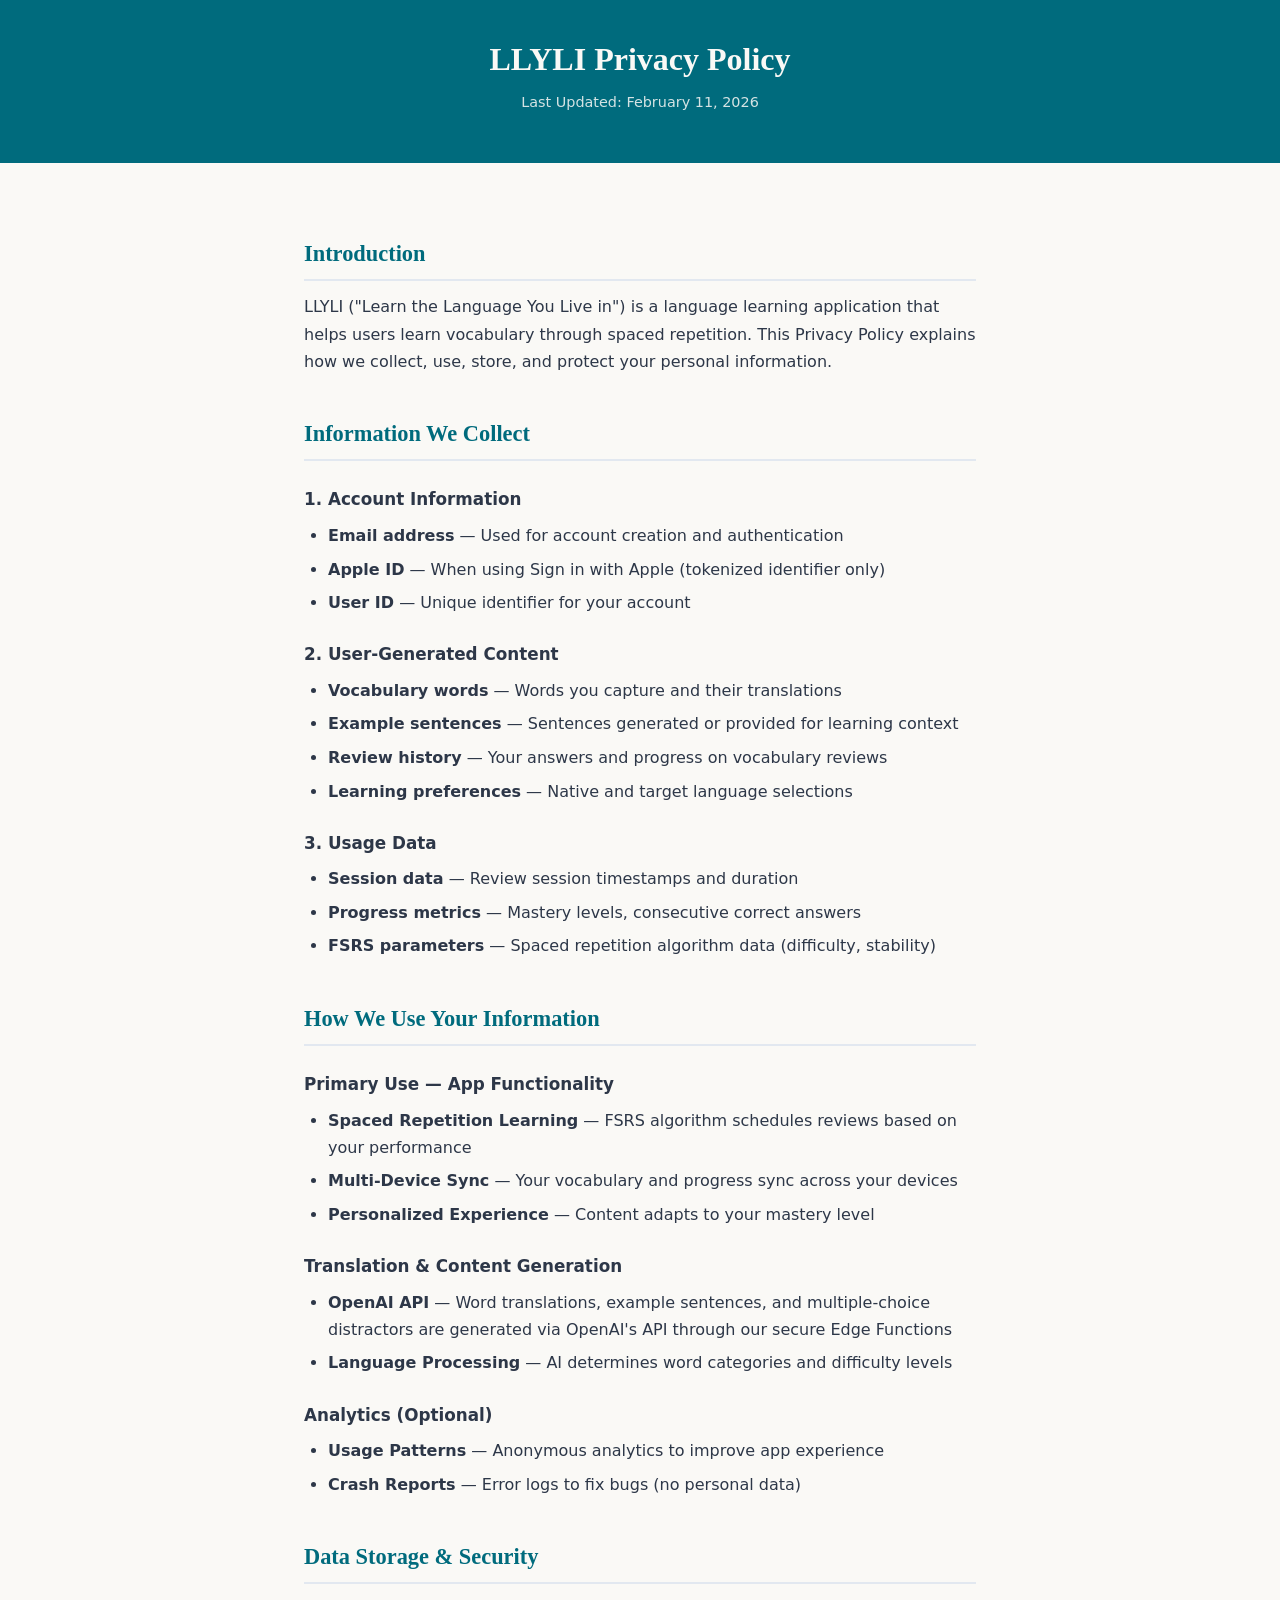
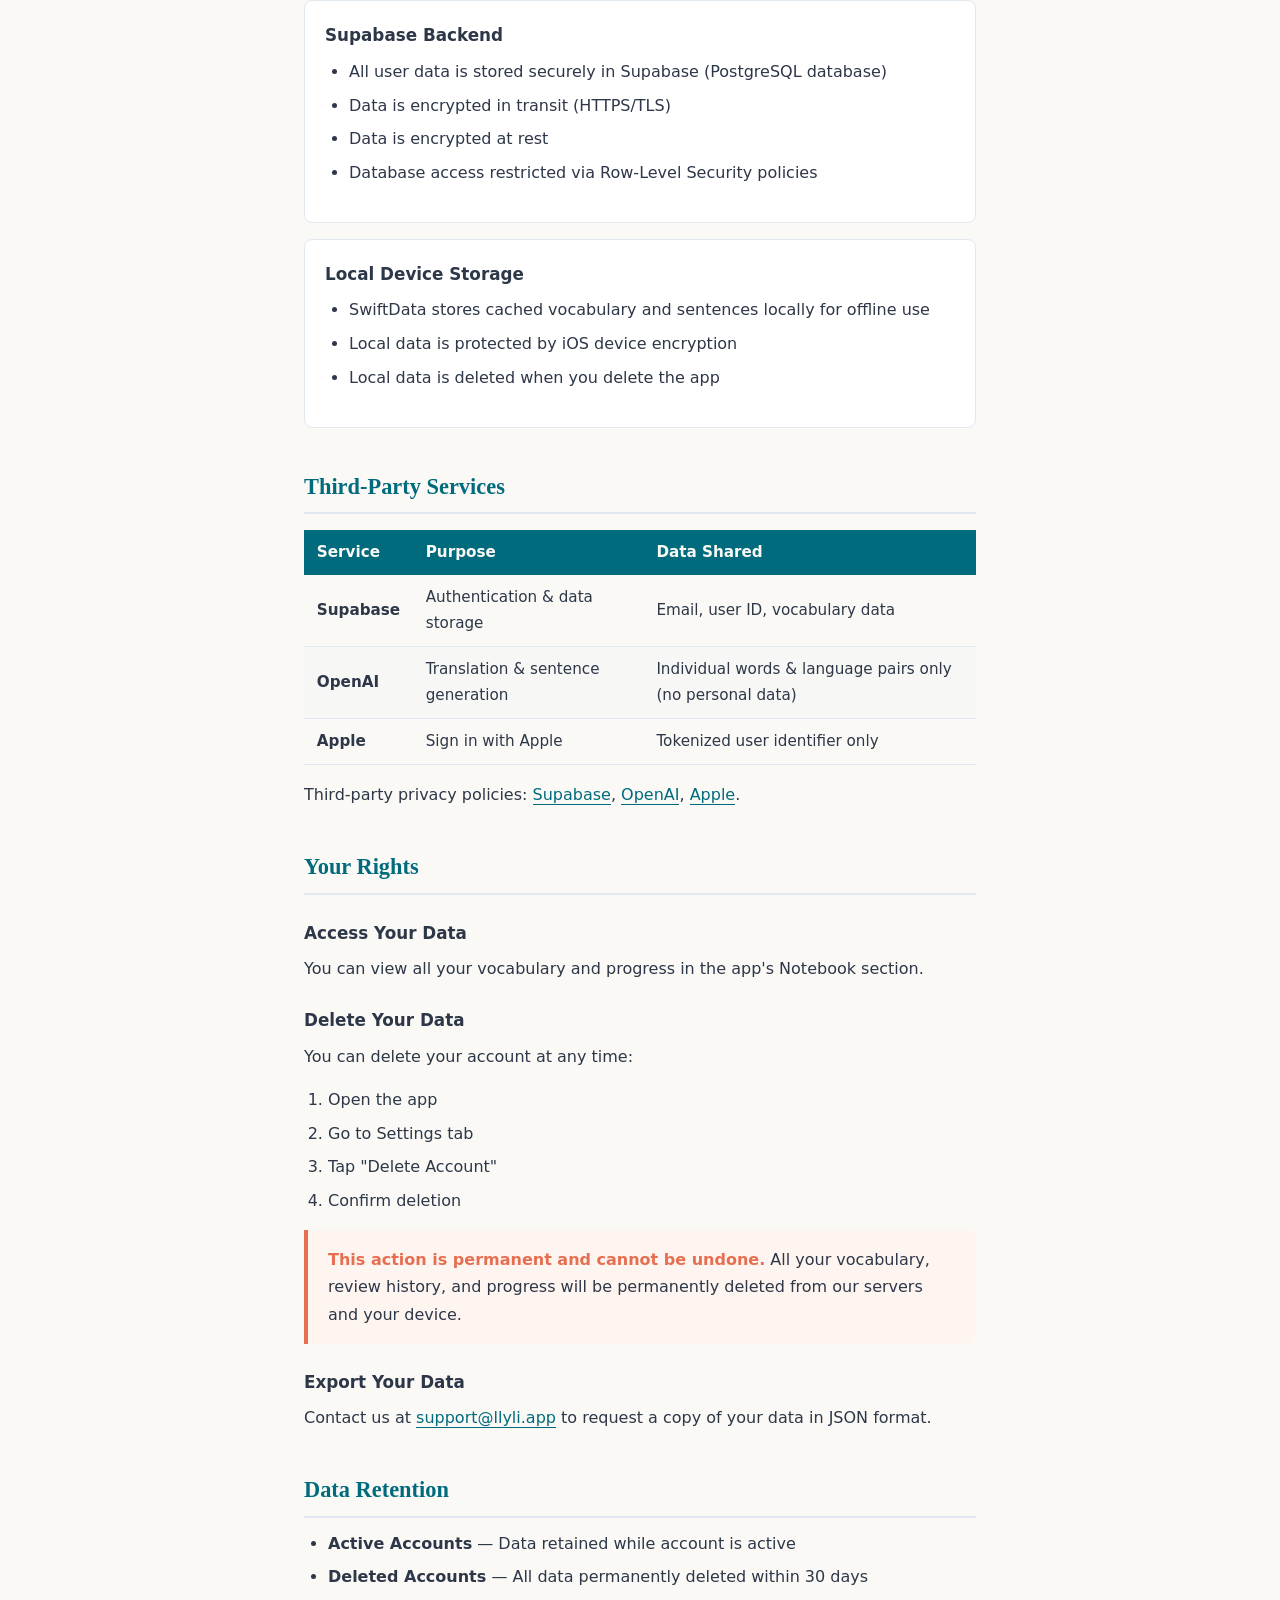
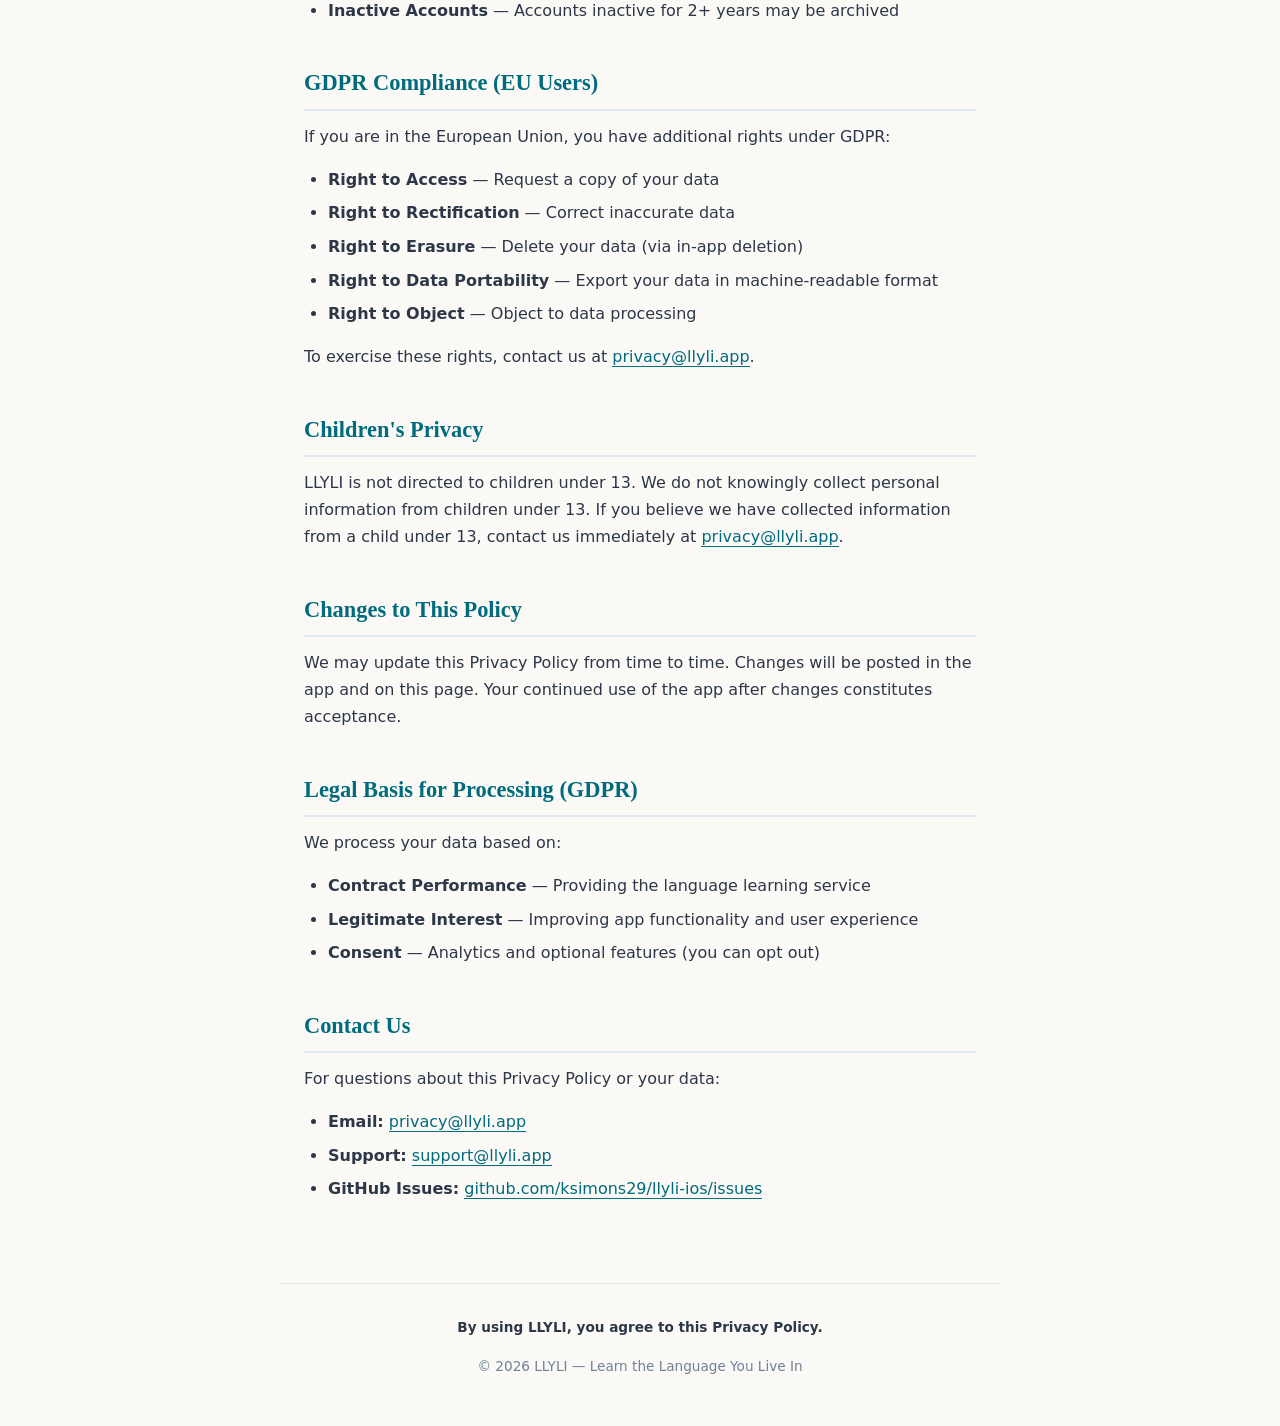
==== index.html @ 20240b25 "Add privacy policy page" ====
<!DOCTYPE html>
<html lang="en">
<head>
    <meta charset="UTF-8">
    <meta name="viewport" content="width=device-width, initial-scale=1.0">
    <title>LLYLI Privacy Policy</title>
    <style>
        * {
            margin: 0;
            padding: 0;
            box-sizing: border-box;
        }

        body {
            font-family: -apple-system, BlinkMacSystemFont, 'Segoe UI', system-ui, sans-serif;
            background-color: #FAF9F6;
            color: #2D3748;
            line-height: 1.7;
            padding: 0;
        }

        header {
            background-color: #006B7D;
            color: #FAF9F6;
            padding: 2rem 1.5rem;
            text-align: center;
        }

        header h1 {
            font-family: Georgia, 'Times New Roman', serif;
            font-size: 2rem;
            font-weight: 700;
            margin-bottom: 0.25rem;
        }

        header p {
            font-size: 0.9rem;
            opacity: 0.85;
        }

        main {
            max-width: 720px;
            margin: 0 auto;
            padding: 2rem 1.5rem 4rem;
        }

        h2 {
            font-family: Georgia, 'Times New Roman', serif;
            color: #006B7D;
            font-size: 1.4rem;
            margin-top: 2.5rem;
            margin-bottom: 0.75rem;
            padding-bottom: 0.4rem;
            border-bottom: 2px solid #E2E8F0;
        }

        h3 {
            color: #2D3748;
            font-size: 1.05rem;
            margin-top: 1.5rem;
            margin-bottom: 0.5rem;
        }

        p {
            margin-bottom: 1rem;
        }

        ul, ol {
            margin-bottom: 1rem;
            padding-left: 1.5rem;
        }

        li {
            margin-bottom: 0.4rem;
        }

        strong {
            color: #2D3748;
        }

        a {
            color: #006B7D;
            text-decoration: none;
            border-bottom: 1px solid #006B7D;
        }

        a:hover {
            color: #E76F51;
            border-bottom-color: #E76F51;
        }

        .card {
            background: #FFFFFF;
            border: 1px solid #E2E8F0;
            border-radius: 8px;
            padding: 1.25rem;
            margin: 1rem 0;
        }

        .card h3 {
            margin-top: 0;
        }

        .warning {
            background: #FFF5F0;
            border-left: 4px solid #E76F51;
            padding: 1rem 1.25rem;
            margin: 1rem 0;
            border-radius: 0 8px 8px 0;
        }

        .warning strong {
            color: #E76F51;
        }

        table {
            width: 100%;
            border-collapse: collapse;
            margin: 1rem 0;
            font-size: 0.95rem;
        }

        th {
            background: #006B7D;
            color: #FAF9F6;
            text-align: left;
            padding: 0.6rem 0.8rem;
        }

        td {
            padding: 0.6rem 0.8rem;
            border-bottom: 1px solid #E2E8F0;
        }

        tr:nth-child(even) {
            background: #F7F7F5;
        }

        footer {
            text-align: center;
            padding: 2rem 1.5rem;
            font-size: 0.85rem;
            color: #718096;
            border-top: 1px solid #E2E8F0;
            max-width: 720px;
            margin: 0 auto;
        }

        @media (max-width: 600px) {
            header h1 { font-size: 1.5rem; }
            main { padding: 1.25rem 1rem 3rem; }
            h2 { font-size: 1.2rem; }
        }
    </style>
</head>
<body>
    <header>
        <h1>LLYLI Privacy Policy</h1>
        <p>Last Updated: February 11, 2026</p>
    </header>

    <main>
        <h2>Introduction</h2>
        <p>LLYLI ("Learn the Language You Live in") is a language learning application that helps users learn vocabulary through spaced repetition. This Privacy Policy explains how we collect, use, store, and protect your personal information.</p>

        <h2>Information We Collect</h2>

        <h3>1. Account Information</h3>
        <ul>
            <li><strong>Email address</strong> &mdash; Used for account creation and authentication</li>
            <li><strong>Apple ID</strong> &mdash; When using Sign in with Apple (tokenized identifier only)</li>
            <li><strong>User ID</strong> &mdash; Unique identifier for your account</li>
        </ul>

        <h3>2. User-Generated Content</h3>
        <ul>
            <li><strong>Vocabulary words</strong> &mdash; Words you capture and their translations</li>
            <li><strong>Example sentences</strong> &mdash; Sentences generated or provided for learning context</li>
            <li><strong>Review history</strong> &mdash; Your answers and progress on vocabulary reviews</li>
            <li><strong>Learning preferences</strong> &mdash; Native and target language selections</li>
        </ul>

        <h3>3. Usage Data</h3>
        <ul>
            <li><strong>Session data</strong> &mdash; Review session timestamps and duration</li>
            <li><strong>Progress metrics</strong> &mdash; Mastery levels, consecutive correct answers</li>
            <li><strong>FSRS parameters</strong> &mdash; Spaced repetition algorithm data (difficulty, stability)</li>
        </ul>

        <h2>How We Use Your Information</h2>

        <h3>Primary Use &mdash; App Functionality</h3>
        <ul>
            <li><strong>Spaced Repetition Learning</strong> &mdash; FSRS algorithm schedules reviews based on your performance</li>
            <li><strong>Multi-Device Sync</strong> &mdash; Your vocabulary and progress sync across your devices</li>
            <li><strong>Personalized Experience</strong> &mdash; Content adapts to your mastery level</li>
        </ul>

        <h3>Translation &amp; Content Generation</h3>
        <ul>
            <li><strong>OpenAI API</strong> &mdash; Word translations, example sentences, and multiple-choice distractors are generated via OpenAI's API through our secure Edge Functions</li>
            <li><strong>Language Processing</strong> &mdash; AI determines word categories and difficulty levels</li>
        </ul>

        <h3>Analytics (Optional)</h3>
        <ul>
            <li><strong>Usage Patterns</strong> &mdash; Anonymous analytics to improve app experience</li>
            <li><strong>Crash Reports</strong> &mdash; Error logs to fix bugs (no personal data)</li>
        </ul>

        <h2>Data Storage &amp; Security</h2>

        <div class="card">
            <h3>Supabase Backend</h3>
            <ul>
                <li>All user data is stored securely in Supabase (PostgreSQL database)</li>
                <li>Data is encrypted in transit (HTTPS/TLS)</li>
                <li>Data is encrypted at rest</li>
                <li>Database access restricted via Row-Level Security policies</li>
            </ul>
        </div>

        <div class="card">
            <h3>Local Device Storage</h3>
            <ul>
                <li>SwiftData stores cached vocabulary and sentences locally for offline use</li>
                <li>Local data is protected by iOS device encryption</li>
                <li>Local data is deleted when you delete the app</li>
            </ul>
        </div>

        <h2>Third-Party Services</h2>

        <table>
            <thead>
                <tr>
                    <th>Service</th>
                    <th>Purpose</th>
                    <th>Data Shared</th>
                </tr>
            </thead>
            <tbody>
                <tr>
                    <td><strong>Supabase</strong></td>
                    <td>Authentication &amp; data storage</td>
                    <td>Email, user ID, vocabulary data</td>
                </tr>
                <tr>
                    <td><strong>OpenAI</strong></td>
                    <td>Translation &amp; sentence generation</td>
                    <td>Individual words &amp; language pairs only (no personal data)</td>
                </tr>
                <tr>
                    <td><strong>Apple</strong></td>
                    <td>Sign in with Apple</td>
                    <td>Tokenized user identifier only</td>
                </tr>
            </tbody>
        </table>

        <p>Third-party privacy policies:
            <a href="https://supabase.com/privacy">Supabase</a>,
            <a href="https://openai.com/policies/privacy-policy">OpenAI</a>,
            <a href="https://www.apple.com/legal/privacy/">Apple</a>.
        </p>

        <h2>Your Rights</h2>

        <h3>Access Your Data</h3>
        <p>You can view all your vocabulary and progress in the app's Notebook section.</p>

        <h3>Delete Your Data</h3>
        <p>You can delete your account at any time:</p>
        <ol>
            <li>Open the app</li>
            <li>Go to Settings tab</li>
            <li>Tap "Delete Account"</li>
            <li>Confirm deletion</li>
        </ol>

        <div class="warning">
            <strong>This action is permanent and cannot be undone.</strong> All your vocabulary, review history, and progress will be permanently deleted from our servers and your device.
        </div>

        <h3>Export Your Data</h3>
        <p>Contact us at <a href="mailto:support@llyli.app">support@llyli.app</a> to request a copy of your data in JSON format.</p>

        <h2>Data Retention</h2>
        <ul>
            <li><strong>Active Accounts</strong> &mdash; Data retained while account is active</li>
            <li><strong>Deleted Accounts</strong> &mdash; All data permanently deleted within 30 days</li>
            <li><strong>Inactive Accounts</strong> &mdash; Accounts inactive for 2+ years may be archived</li>
        </ul>

        <h2>GDPR Compliance (EU Users)</h2>
        <p>If you are in the European Union, you have additional rights under GDPR:</p>
        <ul>
            <li><strong>Right to Access</strong> &mdash; Request a copy of your data</li>
            <li><strong>Right to Rectification</strong> &mdash; Correct inaccurate data</li>
            <li><strong>Right to Erasure</strong> &mdash; Delete your data (via in-app deletion)</li>
            <li><strong>Right to Data Portability</strong> &mdash; Export your data in machine-readable format</li>
            <li><strong>Right to Object</strong> &mdash; Object to data processing</li>
        </ul>
        <p>To exercise these rights, contact us at <a href="mailto:privacy@llyli.app">privacy@llyli.app</a>.</p>

        <h2>Children's Privacy</h2>
        <p>LLYLI is not directed to children under 13. We do not knowingly collect personal information from children under 13. If you believe we have collected information from a child under 13, contact us immediately at <a href="mailto:privacy@llyli.app">privacy@llyli.app</a>.</p>

        <h2>Changes to This Policy</h2>
        <p>We may update this Privacy Policy from time to time. Changes will be posted in the app and on this page. Your continued use of the app after changes constitutes acceptance.</p>

        <h2>Legal Basis for Processing (GDPR)</h2>
        <p>We process your data based on:</p>
        <ul>
            <li><strong>Contract Performance</strong> &mdash; Providing the language learning service</li>
            <li><strong>Legitimate Interest</strong> &mdash; Improving app functionality and user experience</li>
            <li><strong>Consent</strong> &mdash; Analytics and optional features (you can opt out)</li>
        </ul>

        <h2>Contact Us</h2>
        <p>For questions about this Privacy Policy or your data:</p>
        <ul>
            <li><strong>Email:</strong> <a href="mailto:privacy@llyli.app">privacy@llyli.app</a></li>
            <li><strong>Support:</strong> <a href="mailto:support@llyli.app">support@llyli.app</a></li>
            <li><strong>GitHub Issues:</strong> <a href="https://github.com/ksimons29/llyli-ios/issues">github.com/ksimons29/llyli-ios/issues</a></li>
        </ul>
    </main>

    <footer>
        <p><strong>By using LLYLI, you agree to this Privacy Policy.</strong></p>
        <p style="margin-top: 0.5rem;">&copy; 2026 LLYLI &mdash; Learn the Language You Live In</p>
    </footer>
</body>
</html>
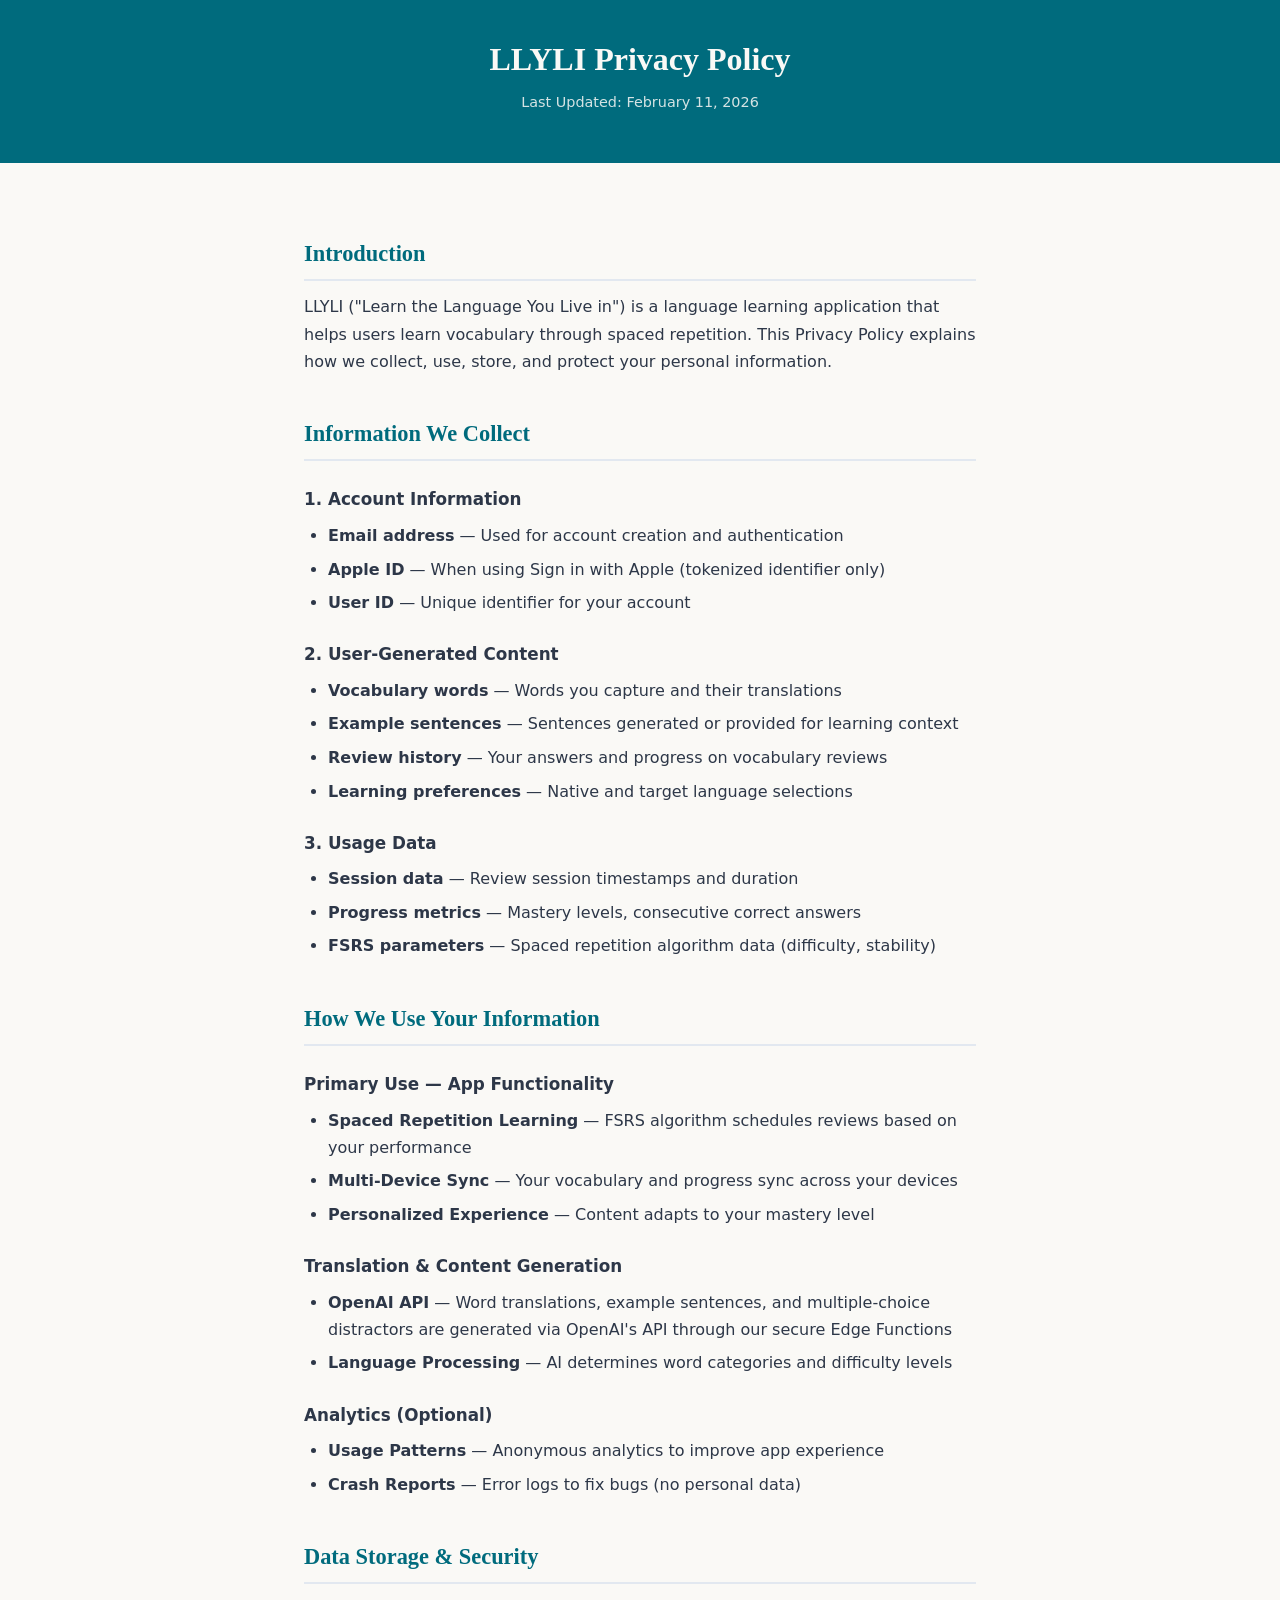
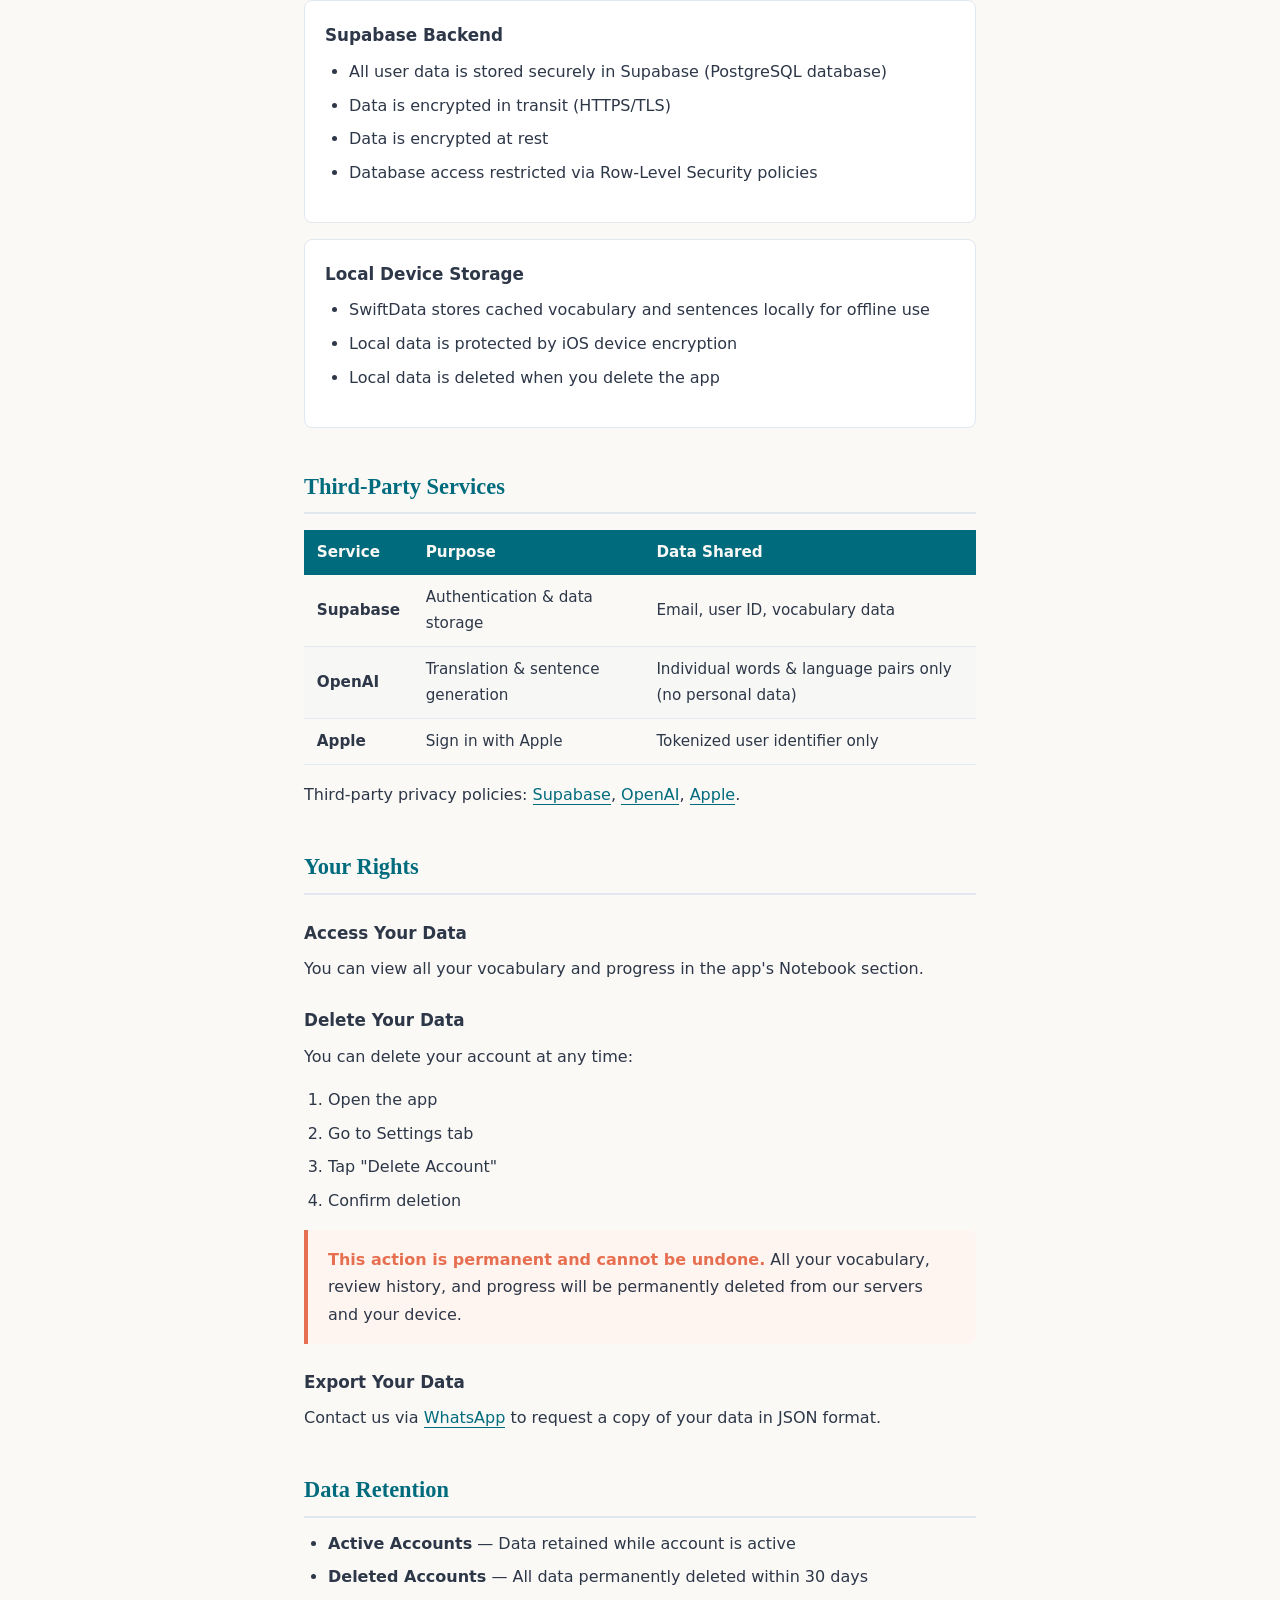
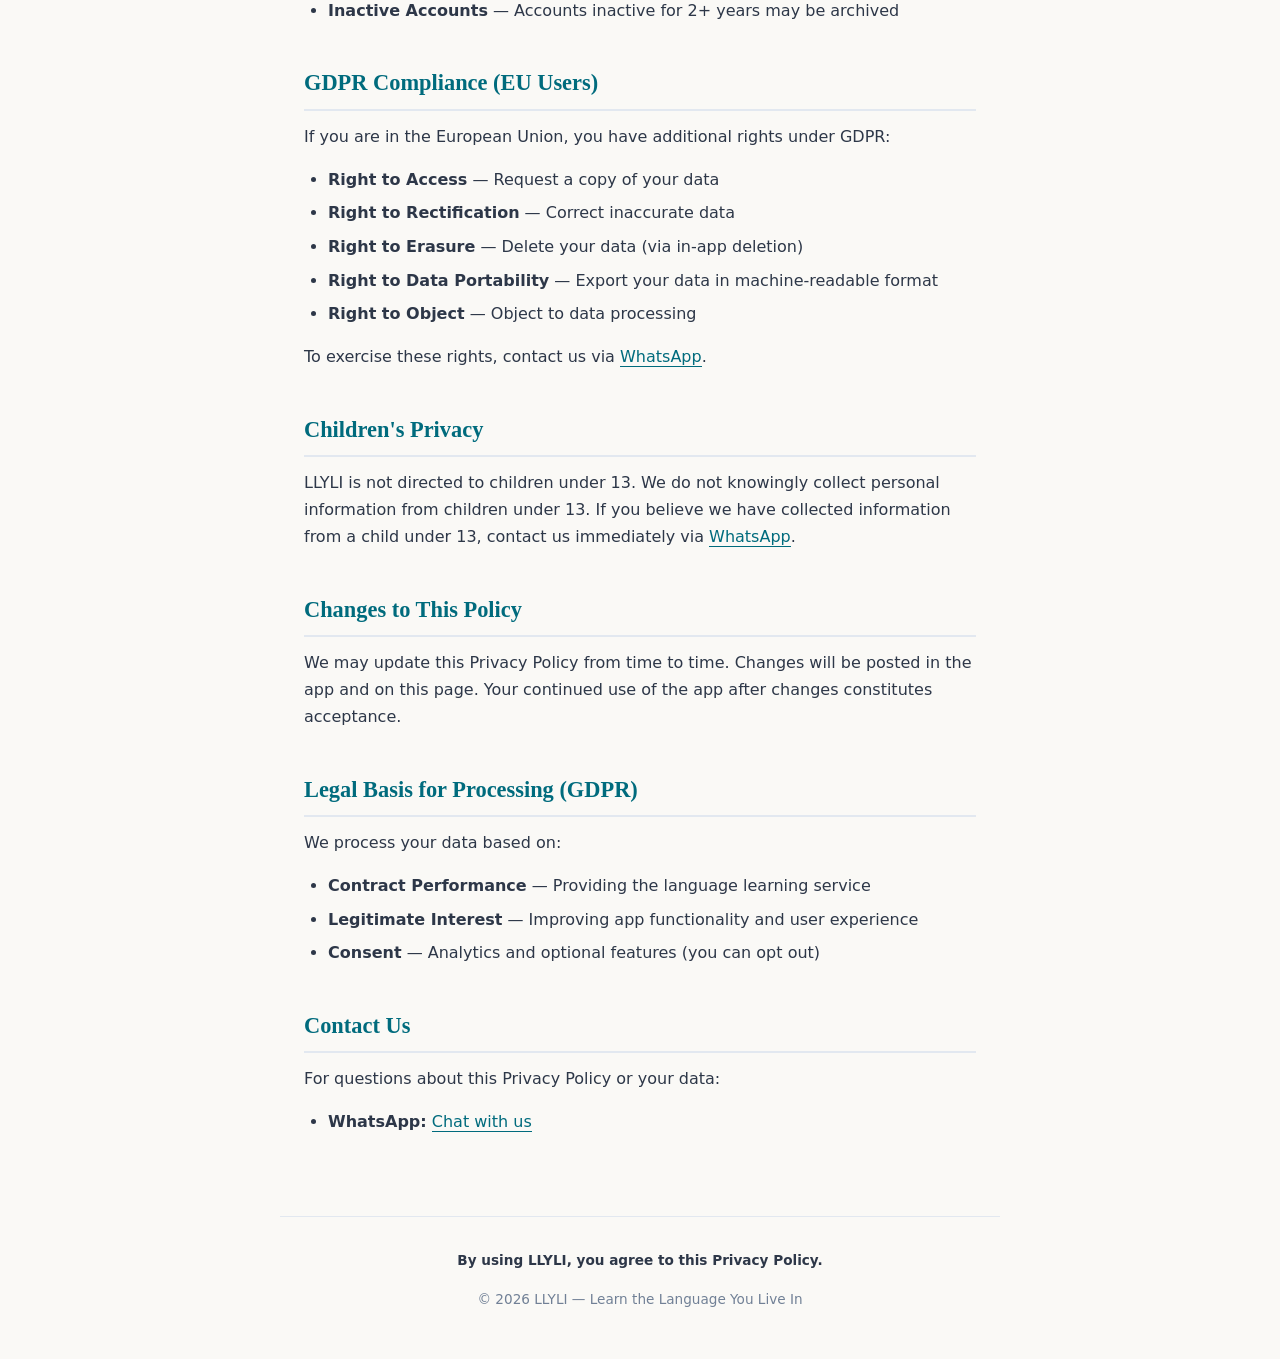
==== commit df6cd74a: "Update contact info to WhatsApp" ====
--- a/index.html
+++ b/index.html
@@ -283,7 +283,7 @@
         </div>
 
         <h3>Export Your Data</h3>
-        <p>Contact us at <a href="mailto:support@llyli.app">support@llyli.app</a> to request a copy of your data in JSON format.</p>
+        <p>Contact us via <a href="https://wa.me/351931959625">WhatsApp</a> to request a copy of your data in JSON format.</p>
 
         <h2>Data Retention</h2>
         <ul>
@@ -301,10 +301,10 @@
             <li><strong>Right to Data Portability</strong> &mdash; Export your data in machine-readable format</li>
             <li><strong>Right to Object</strong> &mdash; Object to data processing</li>
         </ul>
-        <p>To exercise these rights, contact us at <a href="mailto:privacy@llyli.app">privacy@llyli.app</a>.</p>
+        <p>To exercise these rights, contact us via <a href="https://wa.me/351931959625">WhatsApp</a>.</p>
 
         <h2>Children's Privacy</h2>
-        <p>LLYLI is not directed to children under 13. We do not knowingly collect personal information from children under 13. If you believe we have collected information from a child under 13, contact us immediately at <a href="mailto:privacy@llyli.app">privacy@llyli.app</a>.</p>
+        <p>LLYLI is not directed to children under 13. We do not knowingly collect personal information from children under 13. If you believe we have collected information from a child under 13, contact us immediately via <a href="https://wa.me/351931959625">WhatsApp</a>.</p>
 
         <h2>Changes to This Policy</h2>
         <p>We may update this Privacy Policy from time to time. Changes will be posted in the app and on this page. Your continued use of the app after changes constitutes acceptance.</p>
@@ -320,9 +320,7 @@
         <h2>Contact Us</h2>
         <p>For questions about this Privacy Policy or your data:</p>
         <ul>
-            <li><strong>Email:</strong> <a href="mailto:privacy@llyli.app">privacy@llyli.app</a></li>
-            <li><strong>Support:</strong> <a href="mailto:support@llyli.app">support@llyli.app</a></li>
-            <li><strong>GitHub Issues:</strong> <a href="https://github.com/ksimons29/llyli-ios/issues">github.com/ksimons29/llyli-ios/issues</a></li>
+            <li><strong>WhatsApp:</strong> <a href="https://wa.me/351931959625">Chat with us</a></li>
         </ul>
     </main>
 
